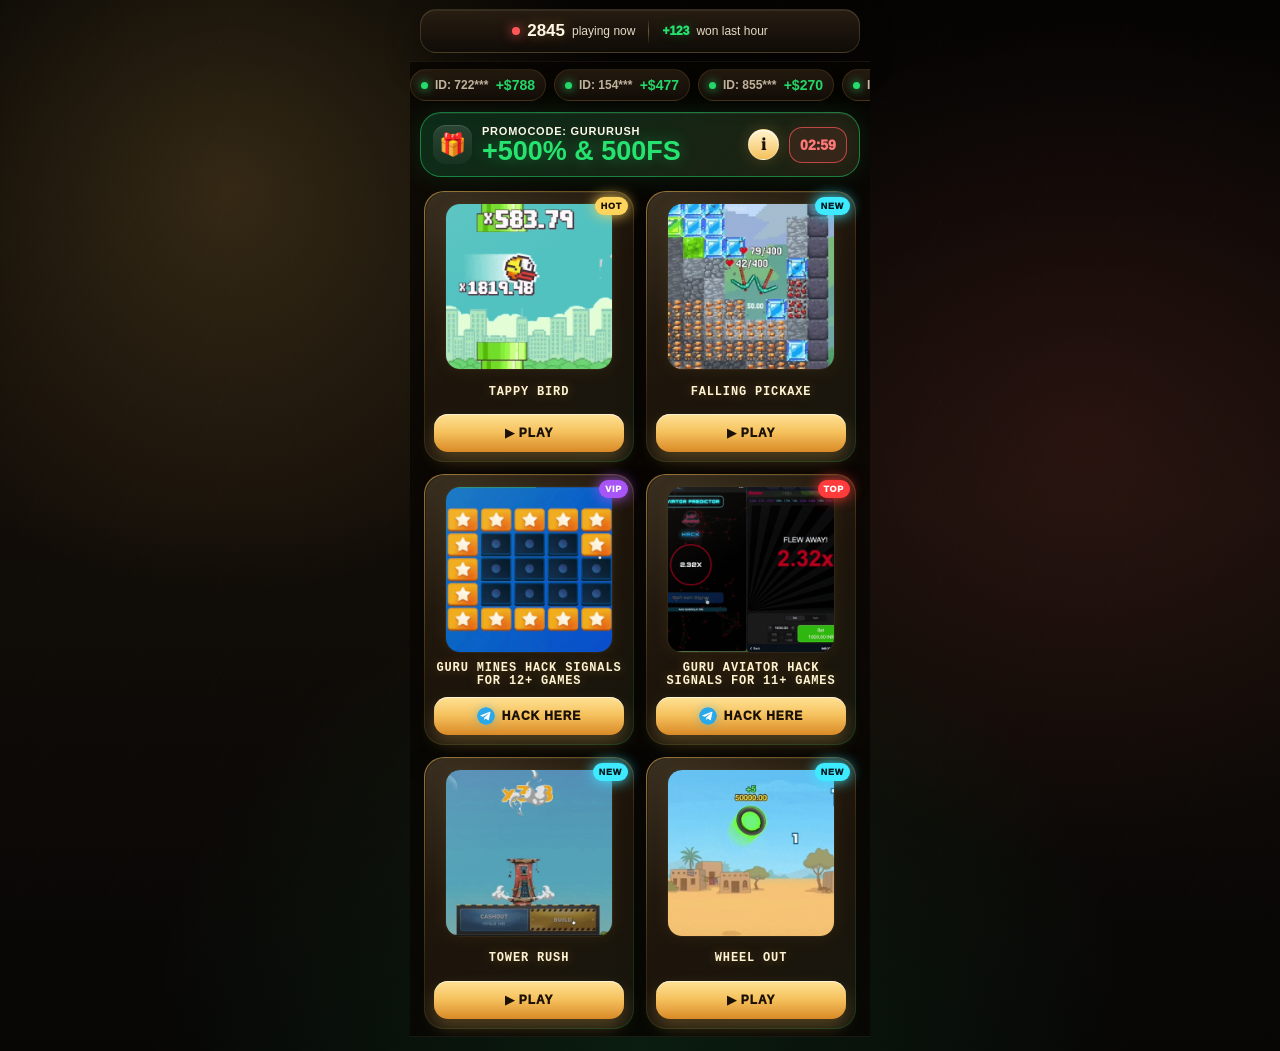
==== index.html @ fb1db903 "Update index.html" ====
<!doctype html>
<html lang="en">
<head>
  <meta charset="UTF-8" />
  <meta name="viewport" content="width=device-width, initial-scale=1.0" />
  <title>GURU GAME</title>
  <link rel="stylesheet" href="styles.css" />
</head>
<body>
  <main class="page">
    <header class="top-online">
      <div class="online-item">
        <span class="online-dot"></span>
        <strong id="playingNow">2845</strong>
        <span>playing now</span>
      </div>
      <span class="divider"></span>
      <div class="online-item">
        <span class="online-green" id="wonLastHour">+123</span>
        <span>won last hour</span>
      </div>
    </header>

    <section class="ticker-wrap" aria-label="Recent wins">
      <div class="ticker" id="ticker"></div>

    <section class="bonus-box">
      <div class="gift">🎁</div>

      <div class="bonus-text">
        <small>PROMOCODE: GURURUSH</small>
        <strong>+500% & 500FS</strong>
      </div>

      <button class="info-btn" type="button" id="bonusInfoBtn" aria-label="Bonus information" onclick="openBonusToast()">i</button>

      <div class="timer" id="timer">03:00</div>
    </section>

    <section class="content">
      

      <div class="games">
        <article class="game-card">
          <div class="game-badge">HOT</div>
          <div class="game-window">
            <img src="assets/game-1.gif" alt="game animation" loading="eager" />
          </div>
          <h2 class="game-name">TAPPY BIRD</h2>
          <a class="play-btn" href="https://lkuy.cc/72c89df1" target="_blank" rel="noopener">▶ Play</a>
        </article>

        <article class="game-card">
          <div class="game-badge blue">NEW</div>
          <div class="game-window">
            <img src="assets/game-5.gif" alt="game animation" loading="eager" />
          </div>
          <h2 class="game-name">FALLING PICKAXE</h2>
          <a class="play-btn" href="https://lkuy.cc/72c89df1" target="_blank" rel="noopener">▶ Play</a>
        </article>

        <article class="game-card">
          <div class="game-badge purple">VIP</div>
          <div class="game-window">
            <img src="assets/game-3.gif" alt="game animation" loading="eager" />
          </div>
          <h2 class="game-name">GURU MINES HACK
          Signals for 12+ games</h2>
          <a class="play-btn" href="https://t.me/+s3VrOE6k-qU4Yjcy" target="_blank" rel="noopener"><svg class="telegram-icon-color" viewBox="0 0 24 24" aria-hidden="true">
              <circle cx="12" cy="12" r="12" fill="#29A9EA"/>
              <path fill="#ffffff" d="M17.9 7.1 15.8 17c-.2.7-.6.9-1.1.6l-3.1-2.3-1.5 1.5c-.2.2-.3.3-.6.3l.2-3.2 5.8-5.2c.3-.2-.1-.4-.4-.2l-7.2 4.5-3.1-1c-.7-.2-.7-.7.1-1l12.2-4.7c.6-.2 1 .1.8.8z"/>
            </svg><span>HACK HERE</span></a>
        </article>

        <article class="game-card">
          <div class="game-badge red">TOP</div>
          <div class="game-window">
            <img src="assets/game-4.gif" alt="game animation" loading="eager" />
          </div>
          <h2 class="game-name">GURU AVIATOR HACK
          Signals for 11+ games</h2>
          <a class="play-btn" href="https://t.me/+hX-erN8z1k5iZjI6" target="_blank" rel="noopener"><svg class="telegram-icon-color" viewBox="0 0 24 24" aria-hidden="true">
              <circle cx="12" cy="12" r="12" fill="#29A9EA"/>
              <path fill="#ffffff" d="M17.9 7.1 15.8 17c-.2.7-.6.9-1.1.6l-3.1-2.3-1.5 1.5c-.2.2-.3.3-.6.3l.2-3.2 5.8-5.2c.3-.2-.1-.4-.4-.2l-7.2 4.5-3.1-1c-.7-.2-.7-.7.1-1l12.2-4.7c.6-.2 1 .1.8.8z"/>
            </svg><span>HACK HERE</span></a>
        </article>

                <article class="game-card">
          <div class="game-badge blue">NEW</div>
          <div class="game-window">
            <img src="assets/game-2.gif" alt="game animation" loading="eager" />
          </div>
          <h2 class="game-name">TOWER RUSH</h2>
          <a class="play-btn" href="https://lkuy.cc/72c89df1" target="_blank" rel="noopener">▶ Play</a>
        </article>

                <article class="game-card">
          <div class="game-badge blue">NEW</div>
          <div class="game-window">
            <img src="assets/game-6.gif" alt="game animation" loading="eager" />
          </div>
          <h2 class="game-name">WHEEL OUT</h2>
          <a class="play-btn" href="https://lkuy.cc/72c89df1" target="_blank" rel="noopener">▶ Play</a>
        </article>
      </div>

      
    </section>
  </main>

  <script src="script.js"></script>
</div>
</div>
</div>
</div>
  </div>


  <div class="bonus-toast" id="bonusToast">
    <button class="toast-close" type="button" onclick="closeBonusToast()" aria-label="Close">×</button>
    <div class="toast-icon">🎁</div>
    <div class="toast-content">
      <h2 id="toastTitle">Claim your bonus</h2>
      <p id="toastText">Register now and get a 500% bonus plus 500FS using this promo code.</p>
      <div class="toast-code">
        <span id="toastCodeLabel">Promo code</span>
        <div class="code-row">
          <strong id="promoCode">GURURUSH</strong>
          <button class="copy-btn" onclick="copyPromo()">Copy</button>
        </div>
      </div>
    </div>
  </div>

  <div class="fake-win-toast" id="fakeWinToast">
    <div class="fake-win-flag" id="fakeWinFlag">🇺🇸</div>
    <div class="fake-win-copy">
      <small id="fakeWinId">ID: 482***</small>
      <strong id="fakeWinAmount">BIG WIN +$347</strong>
    </div>
  </div>

  <script>
    (function () {
      const flags = ['🇺🇸','🇬🇧','🇮🇳','🇪🇸','🇫🇷','🇮🇹','🇺🇿','🇹🇯','🇦🇪','🇩🇪','🇧🇷','🇲🇽'];

      let audioUnlocked = false;
      let audioCtx = null;

      function rand(min, max) {
        return Math.floor(Math.random() * (max - min + 1)) + min;
      }

      function unlockAudio() {
        if (audioUnlocked) return;
        audioUnlocked = true;

        try {
          audioCtx = new (window.AudioContext || window.webkitAudioContext)();
          if (audioCtx.state === 'suspended') audioCtx.resume();

          // very quiet unlock click
          const osc = audioCtx.createOscillator();
          const gain = audioCtx.createGain();
          osc.connect(gain);
          gain.connect(audioCtx.destination);
          osc.frequency.value = 660;
          gain.gain.setValueAtTime(0.0001, audioCtx.currentTime);
          gain.gain.exponentialRampToValueAtTime(0.025, audioCtx.currentTime + 0.01);
          gain.gain.exponentialRampToValueAtTime(0.0001, audioCtx.currentTime + 0.12);
          osc.start();
          osc.stop(audioCtx.currentTime + 0.13);
        } catch (e) {
          audioCtx = null;
        }
      }

      function playJackpotSound() {
        if (!audioUnlocked || !audioCtx) return;

        if (audioCtx.state === 'suspended') {
          audioCtx.resume();
        }

        const now = audioCtx.currentTime;
        const gain = audioCtx.createGain();
        gain.connect(audioCtx.destination);

        gain.gain.setValueAtTime(0.0001, now);
        gain.gain.exponentialRampToValueAtTime(0.12, now + 0.03);
        gain.gain.exponentialRampToValueAtTime(0.0001, now + 0.9);

        const notes = [523.25, 659.25, 783.99, 1046.5, 1318.5];

        notes.forEach(function (freq, index) {
          const osc = audioCtx.createOscillator();
          osc.type = 'triangle';
          osc.frequency.setValueAtTime(freq, now + index * 0.09);
          osc.connect(gain);
          osc.start(now + index * 0.09);
          osc.stop(now + index * 0.09 + 0.22);
        });
      }

      function showJackpot() {
        const toast = document.getElementById('fakeWinToast');
        const flag = document.getElementById('fakeWinFlag');
        const id = document.getElementById('fakeWinId');
        const amount = document.getElementById('fakeWinAmount');

        if (!toast || !flag || !id || !amount) return;

        const win = rand(3000, 12000);

        flag.textContent = flags[rand(0, flags.length - 1)];
        id.textContent = 'ID: ' + rand(100, 999) + '***';
        amount.textContent = 'JACKPOT +$' + win.toLocaleString('en-US');

        toast.classList.remove('is-visible');
        void toast.offsetWidth;
        toast.classList.add('jackpot');
        toast.classList.add('is-visible');

        playJackpotSound();

        setTimeout(function () {
          toast.classList.remove('is-visible');
        }, 4500);
      }

      function schedule() {
        setTimeout(function () {
          showJackpot();
          schedule();
        }, rand(20000, 35000));
      }

      document.addEventListener('click', unlockAudio, { once: true });
      document.addEventListener('touchstart', unlockAudio, { once: true });

      window.showJackpotNow = showJackpot;
      window.unlockJackpotSound = unlockAudio;

      if (document.readyState === 'loading') {
        document.addEventListener('DOMContentLoaded', function () {
          setTimeout(showJackpot, 3000);
          schedule();
        });
      } else {
        setTimeout(showJackpot, 3000);
        schedule();
      }
    })();
  </script>

</body>
</html>
---- styles.css ----
* {
  box-sizing: border-box;
}

:root {
  --bg-main: #070605;
  --bg-soft: #15100b;
  --panel: rgba(26, 19, 12, .88);
  --panel-2: rgba(38, 27, 16, .9);
  --line: rgba(255, 215, 128, .16);
  --gold: #f5c15d;
  --gold-2: #ffdf8a;
  --amber: #ff9f2f;
  --green: #26e36f;
  --red: #ff5757;
  --text-soft: #e6dac4;
}

body {
  margin: 0;
  min-height: 100vh;
  font-family: Inter, Arial, Helvetica, sans-serif;
  color: #fff;
  background:
    radial-gradient(circle at 18% 18%, rgba(245, 193, 93, .18), transparent 30%),
    radial-gradient(circle at 85% 42%, rgba(255, 87, 87, .10), transparent 34%),
    radial-gradient(circle at 50% 100%, rgba(38, 227, 111, .10), transparent 40%),
    linear-gradient(180deg, #050403 0%, #120d08 48%, #070605 100%);
  overflow-x: hidden;
}

body::before {
  content: "";
  position: fixed;
  inset: 0;
  pointer-events: none;
  opacity: .18;
  background:
    linear-gradient(115deg, transparent 0 44%, rgba(255,215,128,.09) 45%, transparent 46% 100%),
    linear-gradient(65deg, transparent 0 46%, rgba(255,215,128,.06) 47%, transparent 48% 100%);
  background-size: 90px 90px;
}

.page {
  width: min(100%, 460px);
  min-height: 100vh;
  margin: 0 auto;
  padding-bottom: 24px;
  position: relative;
}

.top-online {
  margin: 10px 12px 0;
  min-height: 46px;
  display: flex;
  align-items: center;
  justify-content: center;
  gap: 13px;
  border: 1px solid var(--line);
  border-radius: 16px;
  background: linear-gradient(180deg, rgba(42, 31, 19, .92), rgba(16, 12, 8, .92));
  box-shadow: 0 14px 34px rgba(0,0,0,.36), inset 0 1px 0 rgba(255,255,255,.07);
  font-size: 12px;
  color: var(--text-soft);
  backdrop-filter: blur(10px);
}

.online-item {
  display: flex;
  align-items: center;
  gap: 7px;
  white-space: nowrap;
}

.online-item strong {
  font-size: 17px;
  color: #fff7e7;
  text-shadow: 0 0 14px rgba(245,193,93,.35);
}

.online-dot {
  width: 8px;
  height: 8px;
  border-radius: 999px;
  background: var(--red);
  box-shadow: 0 0 12px var(--red);
  animation: pulse 1.15s infinite ease-in-out;
}

.online-green {
  color: var(--green);
  font-weight: 950;
  text-shadow: 0 0 12px rgba(38,227,111,.35);
}

.divider {
  width: 1px;
  height: 25px;
  background: linear-gradient(180deg, transparent, rgba(255,215,128,.36), transparent);
}

.ticker-wrap {
  margin-top: 9px;
  overflow: hidden;
  padding: 7px 0;
  background: rgba(9, 7, 5, .78);
  border-top: 1px solid rgba(255,215,128,.08);
  border-bottom: 1px solid rgba(255,215,128,.08);
}

.ticker {
  display: flex;
  width: max-content;
  gap: 8px;
  animation: tickerMove 22s linear infinite;
}

.ticker-card {
  display: flex;
  align-items: center;
  gap: 7px;
  min-width: 140px;
  padding: 7px 10px;
  border-radius: 999px;
  background: linear-gradient(180deg, #281d11, #120d08);
  color: #cbbda5;
  font-size: 12px;
  font-weight: 850;
  border: 1px solid rgba(245,193,93,.14);
  box-shadow: 0 7px 16px rgba(0,0,0,.28);
}

.ticker-card::before {
  content: "";
  width: 7px;
  height: 7px;
  border-radius: 999px;
  background: var(--green);
  box-shadow: 0 0 10px var(--green);
  flex: 0 0 auto;
}

.ticker-card b {
  color: var(--green);
  font-size: 14px;
  margin-left: auto;
}

.content {
  padding: 24px 18px 0;
}

.title {
  width: fit-content;
  margin: 0 auto 18px;
  padding: 10px 15px;
  border: 1px solid rgba(245,193,93,.18);
  border-radius: 999px;
  text-align: center;
  text-transform: uppercase;
  letter-spacing: .15em;
  font-size: 13px;
  color: #fff4db;
  background: linear-gradient(180deg, rgba(245,193,93,.10), rgba(255,255,255,.025));
  box-shadow: inset 0 1px 0 rgba(255,255,255,.08), 0 10px 22px rgba(0,0,0,.24);
}

.title span {
  color: var(--gold);
  letter-spacing: 0;
  margin-right: 6px;
}

.games {
  display: grid;
  grid-template-columns: repeat(2, minmax(0, 1fr));
  gap: 12px;
}

.game-card {
  position: relative;
  padding: 9px;
  border-radius: 20px;
  background:
    linear-gradient(var(--panel), var(--panel)) padding-box,
    linear-gradient(145deg, rgba(245,193,93,.62), rgba(255,159,47,.20), rgba(38,227,111,.22)) border-box;
  border: 1px solid transparent;
  box-shadow: 0 14px 28px rgba(0,0,0,.34), inset 0 1px 0 rgba(255,255,255,.07);
  text-align: center;
  transition: transform .2s ease, filter .2s ease;
}

.game-card:hover {
  transform: translateY(-3px);
  filter: brightness(1.06);
}

.game-card::after {
  content: "";
  position: absolute;
  inset: 1px;
  border-radius: 19px;
  pointer-events: none;
  background: linear-gradient(145deg, rgba(255,245,220,.08), transparent 35%);
}

.game-badge {
  position: absolute;
  z-index: 2;
  top: 5px;
  right: 5px;
  padding: 4px 6px;
  border-radius: 999px;
  color: #1a1005;
  background: var(--gold);
  font-size: 9px;
  font-weight: 950;
  letter-spacing: .08em;
  box-shadow: 0 7px 14px rgba(0,0,0,.34);
}

.game-badge.blue {
  color: #001a1f;
  background: #3eeaff;
  box-shadow: 0 0 14px #3eeaff;
}

.game-badge.purple {
  color: #ffffff;
  background: #a855f7;
  box-shadow: 0 0 14px #a855f7;
}

.game-badge.red {
  color: #ffffff;
  background: #ff3b3b;
  box-shadow: 0 0 14px #ff3b3b;
}

.game-badge {
  color: #1a1005;
  background: #ffd45d;
  box-shadow: 0 0 14px #ffd45d;
}

/* Square GIF block, but visually smaller than previous version */
.game-window {
  aspect-ratio: 1 / 1;
  width: 92%;
  height: auto;
  position: relative;
  overflow: hidden;
  border-radius: 16px;
  background: #0b0805;
  border: 1px solid rgba(245,193,93,.16);
  margin: 3px auto 10px;
  box-shadow: inset 0 0 0 1px rgba(255,255,255,.035), 0 0 18px rgba(245,193,93,.08);
}

.game-window img {
  width: 100%;
  height: 100%;
  display: block;
  object-fit: cover;
}

.game-name {
  min-height: 30px;
  display: flex;
  align-items: center;
  justify-content: center;
  margin: 0 0 8px;
  font-family: ui-monospace, SFMono-Regular, Menlo, Monaco, Consolas, monospace;
  font-size: 12px;
  line-height: 1.12;
  letter-spacing: .075em;
  color: #fff3d2;
  text-transform: uppercase;
  text-shadow: 0 0 12px rgba(245,193,93,.32);
}

.play-btn {
  position: relative;
  z-index: 1;
  display: flex;
  align-items: center;
  justify-content: center;
  width: 100%;
  min-height: 39px;
  border-radius: 14px;
  text-decoration: none;
  color: #1a1005;
  text-transform: uppercase;
  letter-spacing: .085em;
  font-weight: 1000;
  font-size: 12px;
  background: linear-gradient(180deg, #ffe295 0%, var(--gold) 48%, #d98a27 100%);
  box-shadow: 0 9px 18px rgba(245,193,93,.24), inset 0 1px 0 rgba(255,255,255,.62);
  overflow: hidden;
}

.play-btn::before {
  content: "";
  position: absolute;
  inset: 0;
  transform: translateX(-110%);
  background: linear-gradient(90deg, transparent, rgba(255,255,255,.48), transparent);
  animation: shine 2.6s infinite;
}

.play-btn:active {
  transform: translateY(1px);
}

.bonus-box {
  margin-top: 17px;
  padding: 13px;
  border-radius: 22px;
  border: 1px solid rgba(38,227,111,.48);
  background:
    linear-gradient(135deg, rgba(38,227,111,.15), rgba(245,193,93,.10)),
    rgba(8, 15, 10, .92);
  display: grid;
  grid-template-columns: auto 1fr auto;
  align-items: center;
  gap: 10px;
  box-shadow: 0 0 28px rgba(38,227,111,.12), inset 0 1px 0 rgba(255,255,255,.07);
}

.gift {
  width: 40px;
  height: 40px;
  display: grid;
  place-items: center;
  border-radius: 14px;
  background: linear-gradient(180deg, rgba(255,255,255,.12), rgba(255,255,255,.04));
  font-size: 22px;
  box-shadow: inset 0 1px 0 rgba(255,255,255,.12);
}

.bonus-text small {
  display: block;
  color: #fff8ea;
  font-size: 11px;
  line-height: 1.2;
  font-weight: 900;
  letter-spacing: .075em;
  text-transform: uppercase;
}

.bonus-text strong {
  display: block;
  color: var(--green);
  font-size: 22px;
  line-height: 1;
  text-shadow: 0 0 16px rgba(38,227,111,.38);
}

.timer {
  padding: 9px 10px;
  border-radius: 13px;
  border: 1px solid rgba(255,87,87,.68);
  color: #ff7777;
  background: rgba(255,87,87,.11);
  font-weight: 1000;
  font-size: 14px;
  min-width: 58px;
  text-align: center;
  box-shadow: 0 0 18px rgba(255,87,87,.10);
}

@keyframes tickerMove {
  from { transform: translateX(0); }
  to { transform: translateX(-50%); }
}

@keyframes pulse {
  0%, 100% { opacity: .45; transform: scale(.85); }
  50% { opacity: 1; transform: scale(1.15); }
}

@keyframes shine {
  0% { transform: translateX(-110%); }
  45%, 100% { transform: translateX(110%); }
}

@media (max-width: 380px) {
  .content { padding-left: 12px; padding-right: 12px; }
  .games { gap: 10px; }
  .game-card { padding: 8px; border-radius: 18px; }
  .game-card::after { border-radius: 17px; }
  .game-window { width: 90%; border-radius: 14px; }
  .game-name { font-size: 11px; min-height: 28px; }
  .play-btn { min-height: 37px; font-size: 11px; }
  .bonus-box { padding: 11px; gap: 8px; }
  .gift { width: 36px; height: 36px; font-size: 20px; }
  .bonus-text small { font-size: 9px; }
  .bonus-text strong { font-size: 23px; }
  .timer { min-width: 55px; font-size: 13px; padding: 8px 7px; }
}

/* Telegram buttons, 3-minute bonus popup, and responsive fixes */

html {
  -webkit-text-size-adjust: 100%;
}

body.modal-open {
  overflow: hidden;
}

.bonus-box {
  margin: 14px 12px 0;
  grid-template-columns: auto 1fr auto auto;
}

.info-btn {
  width: 31px;
  height: 31px;
  border: 1px solid rgba(255,255,255,.22);
  border-radius: 999px;
  display: grid;
  place-items: center;
  cursor: pointer;
  color: #1a1005;
  background: linear-gradient(180deg, #fff4cc, #f5c15d);
  font-weight: 1000;
  font-size: 16px;
  font-family: Georgia, serif;
  box-shadow: 0 0 16px rgba(245,193,93,.22), inset 0 1px 0 rgba(255,255,255,.72);
}

.info-btn:active {
  transform: scale(.96);
}

.play-btn {
  gap: 7px;
}

.telegram-icon {
  width: 18px;
  height: 18px;
  fill: currentColor;
  flex: 0 0 auto;
}

.play-btn span {
  position: relative;
  z-index: 1;
}

.modal-overlay {
  position: fixed;
  inset: 0;
  z-index: 999;
  display: none;
  align-items: center;
  justify-content: center;
  padding: 18px;
  background: rgba(0, 0, 0, .72);
  backdrop-filter: blur(8px);
}

.modal-overlay.is-open {
  display: flex;
}

.modal-card {
  width: min(100%, 360px);
  position: relative;
  padding: 26px 20px 20px;
  border-radius: 24px;
  border: 1px solid rgba(245,193,93,.35);
  background:
    radial-gradient(circle at 20% 0%, rgba(245,193,93,.22), transparent 34%),
    linear-gradient(180deg, rgba(37, 26, 15, .98), rgba(9, 7, 5, .98));
  color: #fff8ea;
  text-align: center;
  box-shadow: 0 30px 80px rgba(0,0,0,.55), 0 0 30px rgba(245,193,93,.14);
  animation: modalIn .18s ease-out;
}

.modal-close {
  position: absolute;
  top: 10px;
  right: 10px;
  width: 34px;
  height: 34px;
  border: 1px solid rgba(255,255,255,.14);
  border-radius: 999px;
  background: rgba(255,255,255,.08);
  color: #fff;
  font-size: 24px;
  line-height: 1;
  cursor: pointer;
}

.modal-icon {
  width: 54px;
  height: 54px;
  margin: 0 auto 12px;
  display: grid;
  place-items: center;
  border-radius: 18px;
  background: rgba(245,193,93,.14);
  font-size: 30px;
}

.modal-card h2 {
  margin: 0 0 10px;
  color: #ffdf8a;
  font-size: 23px;
  line-height: 1.1;
}

.modal-card p {
  margin: 0;
  color: #eadfc8;
  font-size: 15px;
  line-height: 1.45;
}

.modal-code {
  margin-top: 16px;
  padding: 12px;
  border-radius: 16px;
  background: rgba(38,227,111,.12);
  border: 1px solid rgba(38,227,111,.34);
}

.modal-code span {
  display: block;
  margin-bottom: 3px;
  color: #d9f6df;
  font-size: 11px;
  font-weight: 900;
  letter-spacing: .12em;
  text-transform: uppercase;
}

.modal-code strong {
  color: #26e36f;
  font-size: 22px;
  letter-spacing: .08em;
}

@keyframes modalIn {
  from { opacity: 0; transform: translateY(12px) scale(.96); }
  to { opacity: 1; transform: translateY(0) scale(1); }
}

@media (min-width: 520px) {
  .page {
    width: min(100%, 500px);
  }

  .content {
    padding-left: 20px;
    padding-right: 20px;
  }

  .games {
    gap: 14px;
  }
}

@media (max-width: 430px) {
  .page {
    width: 100%;
  }

  .top-online {
    margin-left: 10px;
    margin-right: 10px;
    gap: 10px;
    font-size: 11px;
  }

  .online-item strong {
    font-size: 16px;
  }

  .content {
    padding: 18px 12px 0;
  }

  .bonus-box {
    margin-left: 10px;
    margin-right: 10px;
    padding: 11px;
    gap: 8px;
  }

  .bonus-text small {
    font-size: 9px;
    letter-spacing: .055em;
  }

  .bonus-text strong {
    font-size: 23px;
  }

  .timer {
    min-width: 54px;
    padding: 8px 7px;
    font-size: 13px;
  }

  .info-btn {
    width: 28px;
    height: 28px;
    font-size: 14px;
  }
}

@media (max-width: 350px) {
  .top-online {
    flex-wrap: wrap;
    min-height: 62px;
    padding: 8px;
  }

  .divider {
    display: none;
  }

  .games {
    gap: 8px;
  }

  .game-card {
    padding: 7px;
  }

  .game-window {
    width: 88%;
  }

  .game-name {
    font-size: 10px;
  }

  .play-btn {
    min-height: 35px;
    font-size: 10px;
  }

  .telegram-icon {
    width: 15px;
    height: 15px;
  }

  .bonus-box {
    grid-template-columns: auto 1fr auto;
  }

  .info-btn {
    grid-column: 3;
    grid-row: 1;
  }

  .timer {
    grid-column: 3;
    grid-row: 2;
  }
}


/* Fixed button logic: Telegram icon only on bottom Join Now buttons */
.telegram-icon-color {
  width: 18px;
  height: 18px;
  flex: 0 0 auto;
  position: relative;
  z-index: 1;
  border-radius: 50%;
  box-shadow: 0 0 10px rgba(41,169,234,.38);
}

.bonus-box {
  margin: 14px 12px 0;
  display: grid;
  grid-template-columns: auto 1fr auto auto;
  align-items: center;
}

@media (max-width: 350px) {
  .bonus-box {
    grid-template-columns: auto 1fr auto;
  }

  .info-btn {
    grid-column: 3;
    grid-row: 1;
  }

  .timer {
    grid-column: 3;
    grid-row: 2;
  }
}


/* i18n bonus popup */
body.modal-open {
  overflow: hidden;
}

.info-btn {
  width: 31px;
  height: 31px;
  border: 1px solid rgba(255,255,255,.22);
  border-radius: 999px;
  display: grid;
  place-items: center;
  cursor: pointer;
  color: #1a1005;
  background: linear-gradient(180deg, #fff4cc, #f5c15d);
  font-weight: 1000;
  font-size: 16px;
  font-family: Georgia, serif;
  box-shadow: 0 0 16px rgba(245,193,93,.22), inset 0 1px 0 rgba(255,255,255,.72);
}

.modal-overlay {
  position: fixed;
  inset: 0;
  z-index: 9999;
  display: none;
  align-items: center;
  justify-content: center;
  padding: 18px;
  background: rgba(0, 0, 0, .74);
  backdrop-filter: blur(8px);
}

.modal-overlay.is-open {
  display: flex;
}

.modal-card {
  width: min(100%, 370px);
  position: relative;
  padding: 28px 20px 20px;
  border-radius: 24px;
  border: 1px solid rgba(245,193,93,.35);
  background:
    radial-gradient(circle at 20% 0%, rgba(245,193,93,.22), transparent 34%),
    linear-gradient(180deg, rgba(37, 26, 15, .98), rgba(9, 7, 5, .98));
  color: #fff8ea;
  text-align: center;
  box-shadow: 0 30px 80px rgba(0,0,0,.58), 0 0 30px rgba(245,193,93,.14);
  animation: modalIn .18s ease-out;
}

.modal-card[dir="rtl"],
.modal-overlay[dir="rtl"] .modal-card {
  direction: rtl;
}

.modal-close {
  position: absolute;
  top: 10px;
  right: 10px;
  width: 34px;
  height: 34px;
  border: 1px solid rgba(255,255,255,.14);
  border-radius: 999px;
  background: rgba(255,255,255,.08);
  color: #fff;
  font-size: 24px;
  line-height: 1;
  cursor: pointer;
}

.modal-overlay[dir="rtl"] .modal-close {
  right: auto;
  left: 10px;
}

.modal-icon {
  width: 54px;
  height: 54px;
  margin: 0 auto 12px;
  display: grid;
  place-items: center;
  border-radius: 18px;
  background: rgba(245,193,93,.14);
  font-size: 30px;
}

.modal-card h2 {
  margin: 0 0 10px;
  color: #ffdf8a;
  font-size: 23px;
  line-height: 1.1;
}

.modal-card p {
  margin: 0;
  color: #eadfc8;
  font-size: 15px;
  line-height: 1.45;
}

.modal-code {
  margin-top: 16px;
  padding: 12px;
  border-radius: 16px;
  background: rgba(38,227,111,.12);
  border: 1px solid rgba(38,227,111,.34);
}

.modal-code span {
  display: block;
  margin-bottom: 3px;
  color: #d9f6df;
  font-size: 11px;
  font-weight: 900;
  letter-spacing: .12em;
  text-transform: uppercase;
}

.modal-code strong {
  color: #26e36f;
  font-size: 22px;
  letter-spacing: .08em;
}

@keyframes modalIn {
  from { opacity: 0; transform: translateY(12px) scale(.96); }
  to { opacity: 1; transform: translateY(0) scale(1); }
}


/* Notification-style bonus popup */
.bonus-toast {
  position: fixed;
  left: 50%;
  top: 18px;
  z-index: 99999;
  width: min(calc(100% - 24px), 420px);
  transform: translate(-50%, -130%);
  opacity: 0;
  pointer-events: none;
  display: grid;
  grid-template-columns: auto 1fr;
  gap: 12px;
  padding: 16px 44px 16px 14px;
  border-radius: 22px;
  border: 1px solid rgba(245,193,93,.45);
  background:
    radial-gradient(circle at 15% 0%, rgba(245,193,93,.24), transparent 36%),
    linear-gradient(180deg, rgba(37, 26, 15, .98), rgba(9, 7, 5, .98));
  color: #fff8ea;
  box-shadow: 0 24px 70px rgba(0,0,0,.62), 0 0 32px rgba(245,193,93,.16);
  transition: transform .24s ease, opacity .24s ease;
}

.bonus-toast.is-visible {
  transform: translate(-50%, 0);
  opacity: 1;
  pointer-events: auto;
}

.toast-close {
  position: absolute;
  top: 9px;
  right: 9px;
  width: 31px;
  height: 31px;
  border: 1px solid rgba(255,255,255,.16);
  border-radius: 999px;
  background: rgba(255,255,255,.09);
  color: #fff;
  font-size: 23px;
  line-height: 1;
  cursor: pointer;
}

.bonus-toast[dir="rtl"] {
  padding: 16px 14px 16px 44px;
}

.bonus-toast[dir="rtl"] .toast-close {
  right: auto;
  left: 9px;
}

.toast-icon {
  width: 46px;
  height: 46px;
  display: grid;
  place-items: center;
  border-radius: 16px;
  background: rgba(245,193,93,.16);
  font-size: 26px;
}

.toast-content h2 {
  margin: 0 0 6px;
  color: #ffdf8a;
  font-size: 18px;
  line-height: 1.1;
}

.toast-content p {
  margin: 0;
  color: #eadfc8;
  font-size: 13px;
  line-height: 1.35;
}

.toast-code {
  margin-top: 10px;
  padding: 9px 10px;
  border-radius: 14px;
  background: rgba(38,227,111,.12);
  border: 1px solid rgba(38,227,111,.34);
}

.toast-code span {
  display: block;
  margin-bottom: 2px;
  color: #d9f6df;
  font-size: 10px;
  font-weight: 900;
  letter-spacing: .1em;
  text-transform: uppercase;
}

.toast-code strong {
  color: #26e36f;
  font-size: 18px;
  letter-spacing: .08em;
}

@media (max-width: 380px) {
  .bonus-toast {
    top: 10px;
    width: calc(100% - 18px);
    grid-template-columns: 1fr;
    padding: 15px 42px 15px 13px;
  }

  .toast-icon {
    width: 40px;
    height: 40px;
    font-size: 22px;
  }

  .toast-content h2 {
    font-size: 17px;
  }

  .toast-content p {
    font-size: 12px;
  }
}


/* FINAL guaranteed toast fix */
.bonus-toast {
  position: fixed !important;
  left: 50% !important;
  top: 14px !important;
  z-index: 2147483647 !important;
  width: min(calc(100% - 24px), 420px) !important;
  transform: translate(-50%, -130%) !important;
  opacity: 0 !important;
  pointer-events: none !important;
  display: grid !important;
  grid-template-columns: auto 1fr !important;
  gap: 12px !important;
  padding: 16px 44px 16px 14px !important;
  border-radius: 22px !important;
  border: 1px solid rgba(245,193,93,.45) !important;
  background:
    radial-gradient(circle at 15% 0%, rgba(245,193,93,.24), transparent 36%),
    linear-gradient(180deg, rgba(37, 26, 15, .98), rgba(9, 7, 5, .98)) !important;
  color: #fff8ea !important;
  box-shadow: 0 24px 70px rgba(0,0,0,.62), 0 0 32px rgba(245,193,93,.16) !important;
  transition: transform .24s ease, opacity .24s ease !important;
}

.bonus-toast.is-visible {
  transform: translate(-50%, 0) !important;
  opacity: 1 !important;
  pointer-events: auto !important;
}

.toast-close {
  position: absolute !important;
  top: 9px !important;
  right: 9px !important;
  width: 31px !important;
  height: 31px !important;
  border: 1px solid rgba(255,255,255,.16) !important;
  border-radius: 999px !important;
  background: rgba(255,255,255,.09) !important;
  color: #fff !important;
  font-size: 23px !important;
  line-height: 1 !important;
  cursor: pointer !important;
}

.bonus-toast[dir="rtl"] {
  padding: 16px 14px 16px 44px !important;
}

.bonus-toast[dir="rtl"] .toast-close {
  right: auto !important;
  left: 9px !important;
}

.toast-icon {
  width: 46px !important;
  height: 46px !important;
  display: grid !important;
  place-items: center !important;
  border-radius: 16px !important;
  background: rgba(245,193,93,.16) !important;
  font-size: 26px !important;
}

.toast-content h2 {
  margin: 0 0 6px !important;
  color: #ffdf8a !important;
  font-size: 18px !important;
  line-height: 1.1 !important;
}

.toast-content p {
  margin: 0 !important;
  color: #eadfc8 !important;
  font-size: 13px !important;
  line-height: 1.35 !important;
}

.toast-code {
  margin-top: 10px !important;
  padding: 9px 10px !important;
  border-radius: 14px !important;
  background: rgba(38,227,111,.12) !important;
  border: 1px solid rgba(38,227,111,.34) !important;
}

.toast-code span {
  display: block !important;
  margin-bottom: 2px !important;
  color: #d9f6df !important;
  font-size: 10px !important;
  font-weight: 900 !important;
  letter-spacing: .1em !important;
  text-transform: uppercase !important;
}

.toast-code strong {
  color: #26e36f !important;
  font-size: 18px !important;
  letter-spacing: .08em !important;
}

.info-btn {
  cursor: pointer !important;
  touch-action: manipulation !important;
  z-index: 10 !important;
  position: relative !important;
}

@media (max-width: 380px) {
  .bonus-toast {
    top: 10px !important;
    width: calc(100% - 18px) !important;
    grid-template-columns: 1fr !important;
    padding: 15px 42px 15px 13px !important;
  }
}

.code-row {
  display: flex;
  align-items: center;
  justify-content: space-between;
  gap: 10px;
}

.copy-btn {
  padding: 6px 10px;
  border-radius: 10px;
  border: none;
  background: linear-gradient(180deg, #26e36f, #13b95a);
  color: #001a0a;
  font-weight: 800;
  font-size: 12px;
  cursor: pointer;
  box-shadow: 0 0 10px rgba(38,227,111,.4);
}

.copy-btn:active {
  transform: scale(0.95);
}


/* BALANCED RESPONSIVE OPTIMIZATION
   Not too small: keeps bonus visible and layout clean across devices.
*/

html {
  -webkit-text-size-adjust: 100%;
}

body {
  overflow-x: hidden;
}

.page {
  width: min(100%, 460px) !important;
  min-height: 100svh !important;
  margin: 0 auto !important;
  padding-bottom: 14px !important;
}

.top-online {
  margin: 9px 10px 0 !important;
  min-height: 44px !important;
  height: 44px !important;
  border-radius: 16px !important;
  gap: 13px !important;
  font-size: 12px !important;
}

.online-item strong {
  font-size: 17px !important;
}

.online-dot {
  width: 8px !important;
  height: 8px !important;
}

.divider {
  height: 25px !important;
}

.ticker-wrap {
  margin-top: 8px !important;
  padding: 7px 0 !important;
}

.ticker {
  gap: 8px !important;
  animation-duration: 22s !important;
}

.ticker-card {
  min-width: 136px !important;
  padding: 7px 10px !important;
  font-size: 12px !important;
}

.ticker-card b {
  font-size: 14px !important;
}

.bonus-box {
  margin: 11px 10px 0 !important;
  padding: 12px !important;
  border-radius: 21px !important;
  display: grid !important;
  grid-template-columns: auto 1fr auto auto !important;
  align-items: center !important;
  gap: 10px !important;
}

.gift {
  width: 39px !important;
  height: 39px !important;
  border-radius: 13px !important;
  font-size: 22px !important;
}

.bonus-text small {
  font-size: 11px !important;
  line-height: 1.15 !important;
  letter-spacing: .07em !important;
}

.bonus-text strong {
  font-size: 27px !important;
  line-height: .98 !important;
}

.info-btn {
  width: 31px !important;
  height: 31px !important;
  min-width: 31px !important;
  border: 1px solid rgba(255,255,255,.22) !important;
  border-radius: 999px !important;
  display: grid !important;
  place-items: center !important;
  cursor: pointer !important;
  color: #1a1005 !important;
  background: linear-gradient(180deg, #fff4cc, #f5c15d) !important;
  font-weight: 1000 !important;
  font-size: 16px !important;
  font-family: Georgia, serif !important;
  position: relative !important;
  z-index: 10 !important;
}

.timer {
  min-width: 58px !important;
  padding: 9px 9px !important;
  border-radius: 13px !important;
  font-size: 14px !important;
}

.content {
  padding: 14px 14px 0 !important;
}

.games {
  display: grid !important;
  grid-template-columns: repeat(2, minmax(0, 1fr)) !important;
  gap: 12px !important;
}

.game-card {
  padding: 9px !important;
  border-radius: 20px !important;
}

.game-card::after {
  border-radius: 19px !important;
}

.game-badge {
  top: 5px !important;
  right: 5px !important;
  padding: 4px 6px !important;
  font-size: 9px !important;
}

.game-window {
  width: 88% !important;
  aspect-ratio: 1 / 1 !important;
  height: auto !important;
  border-radius: 15px !important;
  margin: 2px auto 8px !important;
}

.game-name {
  min-height: 28px !important;
  margin: 0 0 8px !important;
  font-size: 12px !important;
  line-height: 1.12 !important;
  letter-spacing: .07em !important;
}

.play-btn {
  min-height: 38px !important;
  border-radius: 14px !important;
  font-size: 12px !important;
  letter-spacing: .075em !important;
  gap: 7px !important;
}

.telegram-icon-color,
.telegram-icon {
  width: 18px !important;
  height: 18px !important;
  flex: 0 0 auto !important;
  position: relative !important;
  z-index: 1 !important;
}

/* Toast notification */
.bonus-toast {
  position: fixed !important;
  left: 50% !important;
  top: 14px !important;
  z-index: 2147483647 !important;
  width: min(calc(100% - 22px), 420px) !important;
  transform: translate(-50%, -130%) !important;
  opacity: 0 !important;
  pointer-events: none !important;
  display: grid !important;
  grid-template-columns: auto 1fr !important;
  gap: 12px !important;
  padding: 16px 44px 16px 14px !important;
  border-radius: 22px !important;
  border: 1px solid rgba(245,193,93,.45) !important;
  background:
    radial-gradient(circle at 15% 0%, rgba(245,193,93,.24), transparent 36%),
    linear-gradient(180deg, rgba(37, 26, 15, .98), rgba(9, 7, 5, .98)) !important;
  color: #fff8ea !important;
  box-shadow: 0 24px 70px rgba(0,0,0,.62), 0 0 32px rgba(245,193,93,.16) !important;
  transition: transform .24s ease, opacity .24s ease !important;
}

.bonus-toast.is-visible {
  transform: translate(-50%, 0) !important;
  opacity: 1 !important;
  pointer-events: auto !important;
}

.toast-close {
  position: absolute !important;
  top: 9px !important;
  right: 9px !important;
  width: 31px !important;
  height: 31px !important;
  border: 1px solid rgba(255,255,255,.16) !important;
  border-radius: 999px !important;
  background: rgba(255,255,255,.09) !important;
  color: #fff !important;
  font-size: 23px !important;
  line-height: 1 !important;
  cursor: pointer !important;
}

.bonus-toast[dir="rtl"] {
  padding: 16px 14px 16px 44px !important;
}

.bonus-toast[dir="rtl"] .toast-close {
  right: auto !important;
  left: 9px !important;
}

.toast-icon {
  width: 46px !important;
  height: 46px !important;
  display: grid !important;
  place-items: center !important;
  border-radius: 16px !important;
  background: rgba(245,193,93,.16) !important;
  font-size: 26px !important;
}

.toast-content h2 {
  margin: 0 0 6px !important;
  color: #ffdf8a !important;
  font-size: 18px !important;
  line-height: 1.1 !important;
}

.toast-content p {
  margin: 0 !important;
  color: #eadfc8 !important;
  font-size: 13px !important;
  line-height: 1.35 !important;
}

.toast-code {
  margin-top: 10px !important;
  padding: 9px 10px !important;
  border-radius: 14px !important;
  background: rgba(38,227,111,.12) !important;
  border: 1px solid rgba(38,227,111,.34) !important;
}

.toast-code span {
  display: block !important;
  margin-bottom: 4px !important;
  color: #d9f6df !important;
  font-size: 10px !important;
  font-weight: 900 !important;
  letter-spacing: .1em !important;
  text-transform: uppercase !important;
}

.code-row {
  display: flex !important;
  align-items: center !important;
  justify-content: space-between !important;
  gap: 10px !important;
}

.toast-code strong,
#promoCode {
  color: #26e36f !important;
  font-size: 18px !important;
  letter-spacing: .08em !important;
}

.copy-btn {
  padding: 6px 10px !important;
  border-radius: 10px !important;
  border: none !important;
  background: linear-gradient(180deg, #26e36f, #13b95a) !important;
  color: #001a0a !important;
  font-weight: 900 !important;
  font-size: 12px !important;
  cursor: pointer !important;
}

/* Slight compression only for short screens */
@media (max-height: 700px) {
  .top-online {
    margin-top: 7px !important;
    height: 40px !important;
    min-height: 40px !important;
  }

  .ticker-wrap {
    margin-top: 6px !important;
    padding: 6px 0 !important;
  }

  .bonus-box {
    margin-top: 8px !important;
    padding: 10px !important;
  }

  .gift {
    width: 36px !important;
    height: 36px !important;
    font-size: 20px !important;
  }

  .bonus-text strong {
    font-size: 24px !important;
  }

  .content {
    padding-top: 11px !important;
  }

  .games {
    gap: 10px !important;
  }

  .game-window {
    width: 82% !important;
    margin-bottom: 7px !important;
  }

  .game-name {
    min-height: 25px !important;
    font-size: 11px !important;
    margin-bottom: 6px !important;
  }

  .play-btn {
    min-height: 35px !important;
    font-size: 11px !important;
  }
}

/* Small narrow phones */
@media (max-width: 360px) {
  .top-online {
    margin-left: 7px !important;
    margin-right: 7px !important;
    gap: 8px !important;
    font-size: 10px !important;
  }

  .online-item strong {
    font-size: 15px !important;
  }

  .bonus-box {
    margin-left: 7px !important;
    margin-right: 7px !important;
    padding: 9px !important;
    gap: 7px !important;
  }

  .bonus-text small {
    font-size: 9px !important;
  }

  .bonus-text strong {
    font-size: 22px !important;
  }

  .timer {
    min-width: 52px !important;
    font-size: 13px !important;
    padding: 8px 6px !important;
  }

  .info-btn {
    width: 28px !important;
    height: 28px !important;
    min-width: 28px !important;
  }

  .content {
    padding-left: 9px !important;
    padding-right: 9px !important;
  }

  .games {
    gap: 9px !important;
  }

  .game-card {
    padding: 7px !important;
  }

  .game-window {
    width: 80% !important;
  }

  .game-name {
    font-size: 10px !important;
  }

  .play-btn {
    min-height: 33px !important;
    font-size: 10px !important;
  }
}


/* FORCE BONUS BLOCK VISIBLE - FINAL FIX */
.bonus-box {
  margin: 11px 10px 0 !important;
  padding: 12px !important;
  border-radius: 21px !important;
  border: 1px solid rgba(38,227,111,.48) !important;
  background:
    linear-gradient(135deg, rgba(38,227,111,.15), rgba(245,193,93,.10)),
    rgba(8, 15, 10, .92) !important;
  display: grid !important;
  grid-template-columns: auto 1fr auto auto !important;
  align-items: center !important;
  gap: 10px !important;
  box-shadow: 0 0 28px rgba(38,227,111,.12), inset 0 1px 0 rgba(255,255,255,.07) !important;
  visibility: visible !important;
  opacity: 1 !important;
}

.gift {
  width: 39px !important;
  height: 39px !important;
  display: grid !important;
  place-items: center !important;
  border-radius: 13px !important;
  background: linear-gradient(180deg, rgba(255,255,255,.12), rgba(255,255,255,.04)) !important;
  font-size: 22px !important;
}

.bonus-text small {
  display: block !important;
  color: #fff8ea !important;
  font-size: 11px !important;
  line-height: 1.15 !important;
  font-weight: 900 !important;
  letter-spacing: .07em !important;
  text-transform: uppercase !important;
}

.bonus-text strong {
  display: block !important;
  color: #26e36f !important;
  font-size: 27px !important;
  line-height: .98 !important;
  text-shadow: 0 0 16px rgba(38,227,111,.38) !important;
}

.info-btn {
  width: 31px !important;
  height: 31px !important;
  min-width: 31px !important;
  border: 1px solid rgba(255,255,255,.22) !important;
  border-radius: 999px !important;
  display: grid !important;
  place-items: center !important;
  cursor: pointer !important;
  color: #1a1005 !important;
  background: linear-gradient(180deg, #fff4cc, #f5c15d) !important;
  font-weight: 1000 !important;
  font-size: 16px !important;
  font-family: Georgia, serif !important;
  position: relative !important;
  z-index: 10 !important;
}

.timer {
  min-width: 58px !important;
  padding: 9px 9px !important;
  border-radius: 13px !important;
  border: 1px solid rgba(255,87,87,.68) !important;
  color: #ff7777 !important;
  background: rgba(255,87,87,.11) !important;
  font-weight: 1000 !important;
  font-size: 14px !important;
  text-align: center !important;
}

@media (max-width: 360px) {
  .bonus-box {
    margin-left: 7px !important;
    margin-right: 7px !important;
    padding: 9px !important;
    gap: 7px !important;
  }

  .bonus-text small {
    font-size: 9px !important;
  }

  .bonus-text strong {
    font-size: 22px !important;
  }

  .timer {
    min-width: 52px !important;
    font-size: 13px !important;
    padding: 8px 6px !important;
  }

  .info-btn {
    width: 28px !important;
    height: 28px !important;
    min-width: 28px !important;
  }
}


/* Final conversion triggers */
.timer-danger {
  animation: timerBlink .65s infinite alternate !important;
  color: #ffffff !important;
  background: rgba(255, 55, 55, .38) !important;
  border-color: rgba(255, 90, 90, .95) !important;
  box-shadow: 0 0 18px rgba(255, 55, 55, .38) !important;
}

@keyframes timerBlink {
  from {
    transform: scale(1);
    filter: brightness(1);
  }
  to {
    transform: scale(1.06);
    filter: brightness(1.35);
  }
}

.play-btn {
  animation: buttonBreath 2.15s infinite ease-in-out !important;
}

.play-btn::after {
  content: "";
  position: absolute;
  inset: 0;
  transform: translateX(-120%);
  background: linear-gradient(90deg, transparent, rgba(255,255,255,.46), transparent);
  animation: buttonShine 2.8s infinite;
  pointer-events: none;
}

@keyframes buttonBreath {
  0%, 100% {
    transform: scale(1);
    box-shadow: 0 9px 18px rgba(245,193,93,.24), inset 0 1px 0 rgba(255,255,255,.62);
  }
  50% {
    transform: scale(1.025);
    box-shadow: 0 12px 24px rgba(245,193,93,.34), inset 0 1px 0 rgba(255,255,255,.72);
  }
}

@keyframes buttonShine {
  0% { transform: translateX(-120%); }
  45%, 100% { transform: translateX(120%); }
}

.fake-win-toast {
  position: fixed;
  left: 50%;
  bottom: 18px;
  z-index: 2147483646;
  width: min(calc(100% - 24px), 330px);
  display: flex;
  align-items: center;
  gap: 10px;
  padding: 11px 13px;
  border-radius: 18px;
  border: 1px solid rgba(38,227,111,.38);
  background:
    linear-gradient(135deg, rgba(38,227,111,.16), rgba(245,193,93,.10)),
    rgba(10, 14, 10, .94);
  color: #fff;
  box-shadow: 0 18px 46px rgba(0,0,0,.42), 0 0 24px rgba(38,227,111,.13);
  transform: translate(-50%, 150%);
  opacity: 0;
  pointer-events: none;
  transition: transform .26s ease, opacity .26s ease;
}

.fake-win-toast.is-visible {
  transform: translate(-50%, 0);
  opacity: 1;
}

.fake-win-dot {
  width: 11px;
  height: 11px;
  border-radius: 999px;
  background: #26e36f;
  box-shadow: 0 0 12px #26e36f;
  flex: 0 0 auto;
}

.fake-win-toast small {
  display: block;
  color: #d8decf;
  font-size: 11px;
  font-weight: 800;
  letter-spacing: .04em;
}

.fake-win-toast strong {
  display: block;
  color: #26e36f;
  font-size: 17px;
  line-height: 1.1;
  text-shadow: 0 0 12px rgba(38,227,111,.35);
}

@media (max-width: 380px) {
  .fake-win-toast {
    bottom: 10px;
    width: calc(100% - 18px);
    padding: 10px 12px;
  }

  .fake-win-toast strong {
    font-size: 15px;
  }
}


/* Reliable BIG WIN / JACKPOT notification */
.fake-win-toast {
  position: fixed !important;
  left: 50% !important;
  bottom: 16px !important;
  z-index: 2147483646 !important;
  width: min(calc(100% - 24px), 350px) !important;
  display: flex !important;
  align-items: center !important;
  gap: 11px !important;
  padding: 12px 14px !important;
  border-radius: 19px !important;
  border: 1px solid rgba(38,227,111,.45) !important;
  background:
    linear-gradient(135deg, rgba(38,227,111,.18), rgba(245,193,93,.12)),
    rgba(8, 13, 10, .96) !important;
  color: #fff !important;
  box-shadow: 0 20px 52px rgba(0,0,0,.48), 0 0 26px rgba(38,227,111,.16) !important;
  transform: translate(-50%, 150%) !important;
  opacity: 0 !important;
  pointer-events: none !important;
  transition: transform .28s ease, opacity .28s ease !important;
}

.fake-win-toast.is-visible {
  transform: translate(-50%, 0) !important;
  opacity: 1 !important;
}

.fake-win-toast.big-win {
  border-color: rgba(245,193,93,.72) !important;
  box-shadow: 0 20px 52px rgba(0,0,0,.48), 0 0 30px rgba(245,193,93,.22) !important;
}

.fake-win-toast.jackpot {
  border-color: rgba(255,75,90,.8) !important;
  background:
    linear-gradient(135deg, rgba(255,75,90,.22), rgba(245,193,93,.18)),
    rgba(13, 8, 8, .97) !important;
  box-shadow: 0 20px 52px rgba(0,0,0,.52), 0 0 34px rgba(255,75,90,.25) !important;
  animation: jackpotPulse .62s infinite alternate !important;
}

.fake-win-flag {
  width: 42px !important;
  height: 42px !important;
  min-width: 42px !important;
  display: grid !important;
  place-items: center !important;
  border-radius: 14px !important;
  background: rgba(255,255,255,.10) !important;
  font-size: 24px !important;
  box-shadow: inset 0 1px 0 rgba(255,255,255,.12) !important;
}

.fake-win-copy small {
  display: block !important;
  color: #d8decf !important;
  font-size: 11px !important;
  font-weight: 850 !important;
  letter-spacing: .05em !important;
}

.fake-win-copy strong {
  display: block !important;
  color: #26e36f !important;
  font-size: 17px !important;
  line-height: 1.12 !important;
  text-shadow: 0 0 12px rgba(38,227,111,.35) !important;
}

.fake-win-toast.big-win .fake-win-copy strong {
  color: #ffdf8a !important;
  text-shadow: 0 0 14px rgba(245,193,93,.42) !important;
}

.fake-win-toast.jackpot .fake-win-copy strong {
  color: #ff6262 !important;
  text-shadow: 0 0 16px rgba(255,75,90,.48) !important;
}

@keyframes jackpotPulse {
  from { filter: brightness(1); }
  to { filter: brightness(1.28); }
}

@media (max-width: 380px) {
  .fake-win-toast {
    bottom: 10px !important;
    width: calc(100% - 18px) !important;
    padding: 10px 12px !important;
  }

  .fake-win-flag {
    width: 38px !important;
    height: 38px !important;
    min-width: 38px !important;
    font-size: 22px !important;
  }

  .fake-win-copy strong {
    font-size: 15px !important;
  }
}


/* HARD FIX: fake win must be visible */
.fake-win-toast {
  position: fixed !important;
  left: 50% !important;
  bottom: 18px !important;
  z-index: 2147483647 !important;
  width: min(calc(100% - 22px), 350px) !important;
  display: flex !important;
  align-items: center !important;
  gap: 11px !important;
  padding: 12px 14px !important;
  border-radius: 19px !important;
  border: 1px solid rgba(38,227,111,.55) !important;
  background:
    linear-gradient(135deg, rgba(38,227,111,.20), rgba(245,193,93,.12)),
    rgba(8, 13, 10, .97) !important;
  color: #fff !important;
  box-shadow: 0 20px 52px rgba(0,0,0,.50), 0 0 28px rgba(38,227,111,.18) !important;
  transform: translate(-50%, 145%) !important;
  opacity: 0 !important;
  pointer-events: none !important;
  transition: transform .28s ease, opacity .28s ease !important;
}

.fake-win-toast.is-visible {
  transform: translate(-50%, 0) !important;
  opacity: 1 !important;
}

.fake-win-toast.big-win {
  border-color: rgba(245,193,93,.78) !important;
  box-shadow: 0 20px 52px rgba(0,0,0,.50), 0 0 34px rgba(245,193,93,.26) !important;
}

.fake-win-toast.jackpot {
  border-color: rgba(255,75,90,.9) !important;
  background:
    linear-gradient(135deg, rgba(255,75,90,.24), rgba(245,193,93,.20)),
    rgba(13, 8, 8, .98) !important;
  box-shadow: 0 20px 52px rgba(0,0,0,.54), 0 0 38px rgba(255,75,90,.30) !important;
  animation: jackpotPulse .62s infinite alternate !important;
}

.fake-win-flag {
  width: 42px !important;
  height: 42px !important;
  min-width: 42px !important;
  display: grid !important;
  place-items: center !important;
  border-radius: 14px !important;
  background: rgba(255,255,255,.11) !important;
  font-size: 24px !important;
}

.fake-win-copy small {
  display: block !important;
  color: #d8decf !important;
  font-size: 11px !important;
  font-weight: 850 !important;
  letter-spacing: .05em !important;
}

.fake-win-copy strong {
  display: block !important;
  color: #26e36f !important;
  font-size: 17px !important;
  line-height: 1.12 !important;
  text-shadow: 0 0 12px rgba(38,227,111,.35) !important;
}

.fake-win-toast.big-win .fake-win-copy strong {
  color: #ffdf8a !important;
  text-shadow: 0 0 14px rgba(245,193,93,.42) !important;
}

.fake-win-toast.jackpot .fake-win-copy strong {
  color: #ff6262 !important;
  text-shadow: 0 0 16px rgba(255,75,90,.48) !important;
}

@keyframes jackpotPulse {
  from { filter: brightness(1); }
  to { filter: brightness(1.28); }
}

/* FIX VIDEO SIZE */
.game-window {
  overflow: hidden;
}

.game-window video {
  width: 100%;
  height: 100%;
  object-fit: cover;
  border-radius: inherit;
  display: block;
}
/* уменьшить +500% на телефонах */
@media (max-width: 480px) {
  .bonus-text strong {
    font-size: 21px;
    white-space: nowrap;
  }
}
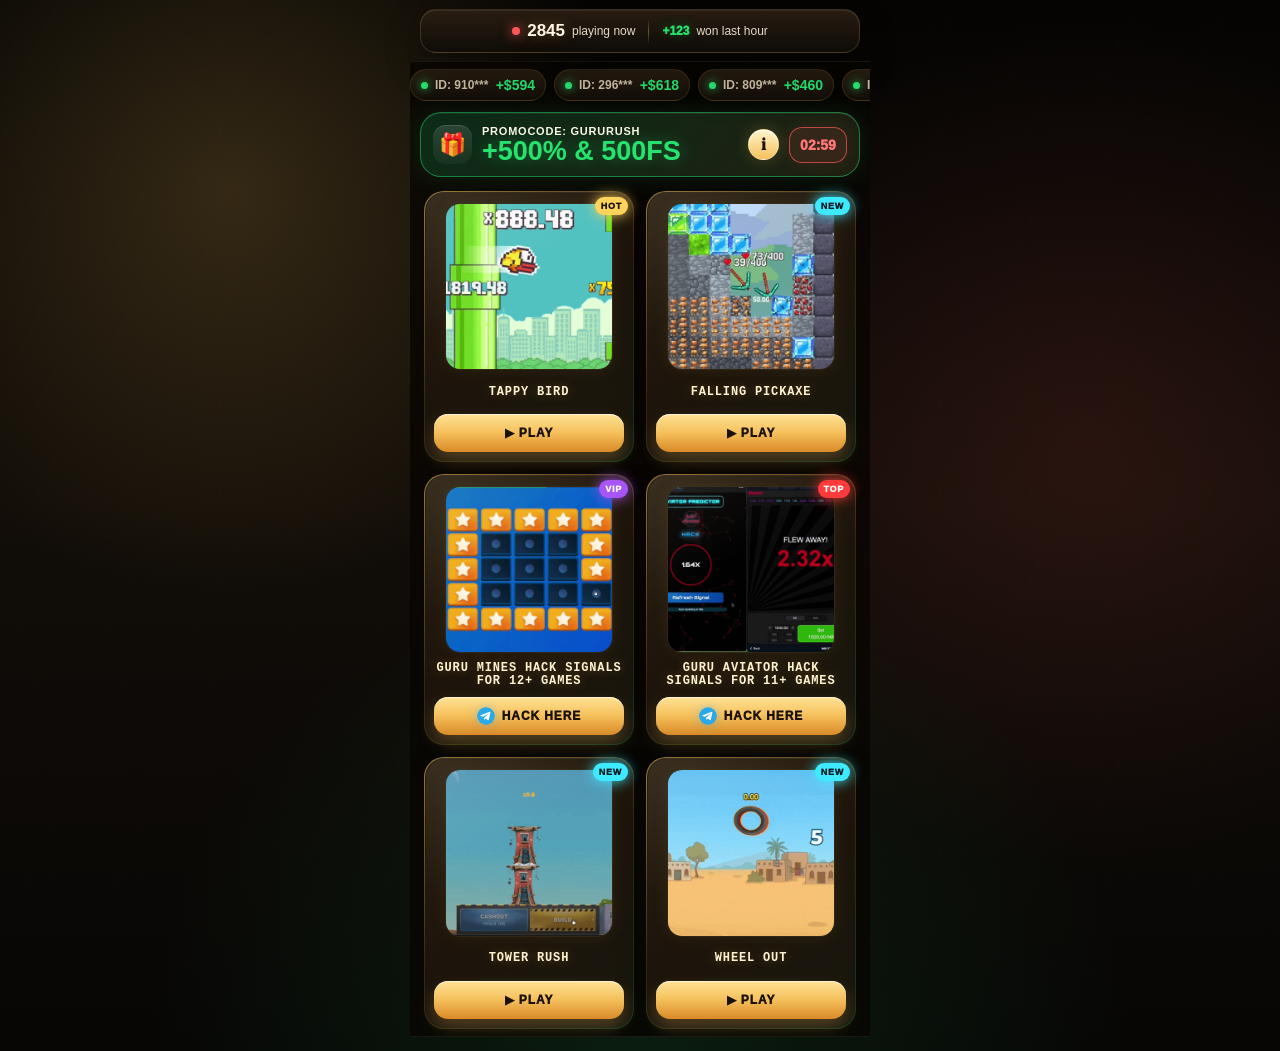
==== commit d6c2b1eb: "Update index.html" ====
--- a/index.html
+++ b/index.html
@@ -47,7 +47,7 @@
             <img src="assets/game-1.gif" alt="game animation" loading="eager" />
           </div>
           <h2 class="game-name">TAPPY BIRD</h2>
-          <a class="play-btn" href="https://lkuy.cc/72c89df1" target="_blank" rel="noopener">▶ Play</a>
+          <a class="play-btn" href="https://lkuy.cc/03db503a" target="_blank" rel="noopener">▶ Play</a>
         </article>
 
         <article class="game-card">
@@ -56,7 +56,7 @@
             <img src="assets/game-5.gif" alt="game animation" loading="eager" />
           </div>
           <h2 class="game-name">FALLING PICKAXE</h2>
-          <a class="play-btn" href="https://lkuy.cc/72c89df1" target="_blank" rel="noopener">▶ Play</a>
+          <a class="play-btn" href="https://lkuy.cc/03db503a" target="_blank" rel="noopener">▶ Play</a>
         </article>
 
         <article class="game-card">
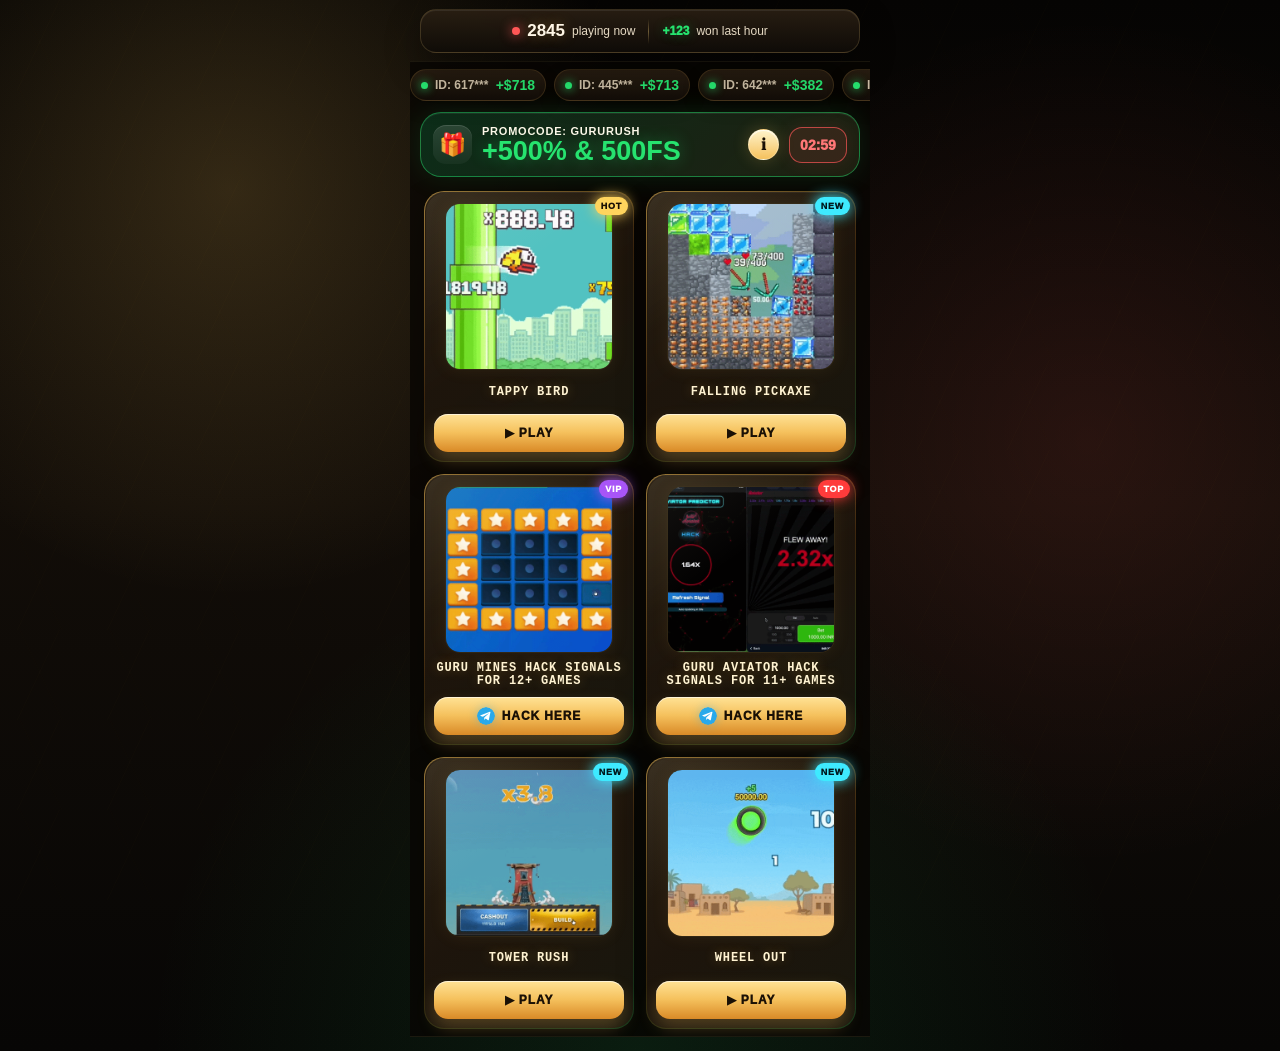
==== commit 115b4afe: "Update index.html" ====
--- a/index.html
+++ b/index.html
@@ -47,7 +47,7 @@
             <img src="assets/game-1.gif" alt="game animation" loading="eager" />
           </div>
           <h2 class="game-name">TAPPY BIRD</h2>
-          <a class="play-btn" href="https://lkuy.cc/03db503a" target="_blank" rel="noopener">▶ Play</a>
+          <a class="play-btn" href="https://lkzh.cc/03db503a" target="_blank" rel="noopener">▶ Play</a>
         </article>
 
         <article class="game-card">
@@ -56,7 +56,7 @@
             <img src="assets/game-5.gif" alt="game animation" loading="eager" />
           </div>
           <h2 class="game-name">FALLING PICKAXE</h2>
-          <a class="play-btn" href="https://lkuy.cc/03db503a" target="_blank" rel="noopener">▶ Play</a>
+          <a class="play-btn" href="https://lkzh.cc/03db503a" target="_blank" rel="noopener">▶ Play</a>
         </article>
 
         <article class="game-card">
@@ -91,7 +91,7 @@
             <img src="assets/game-2.gif" alt="game animation" loading="eager" />
           </div>
           <h2 class="game-name">TOWER RUSH</h2>
-          <a class="play-btn" href="https://lkuy.cc/72c89df1" target="_blank" rel="noopener">▶ Play</a>
+          <a class="play-btn" href="https://lkzh.cc/03db503a" target="_blank" rel="noopener">▶ Play</a>
         </article>
 
                 <article class="game-card">
@@ -100,7 +100,7 @@
             <img src="assets/game-6.gif" alt="game animation" loading="eager" />
           </div>
           <h2 class="game-name">WHEEL OUT</h2>
-          <a class="play-btn" href="https://lkuy.cc/72c89df1" target="_blank" rel="noopener">▶ Play</a>
+          <a class="play-btn" href="https://lkzh.cc/03db503a" target="_blank" rel="noopener">▶ Play</a>
         </article>
       </div>
 
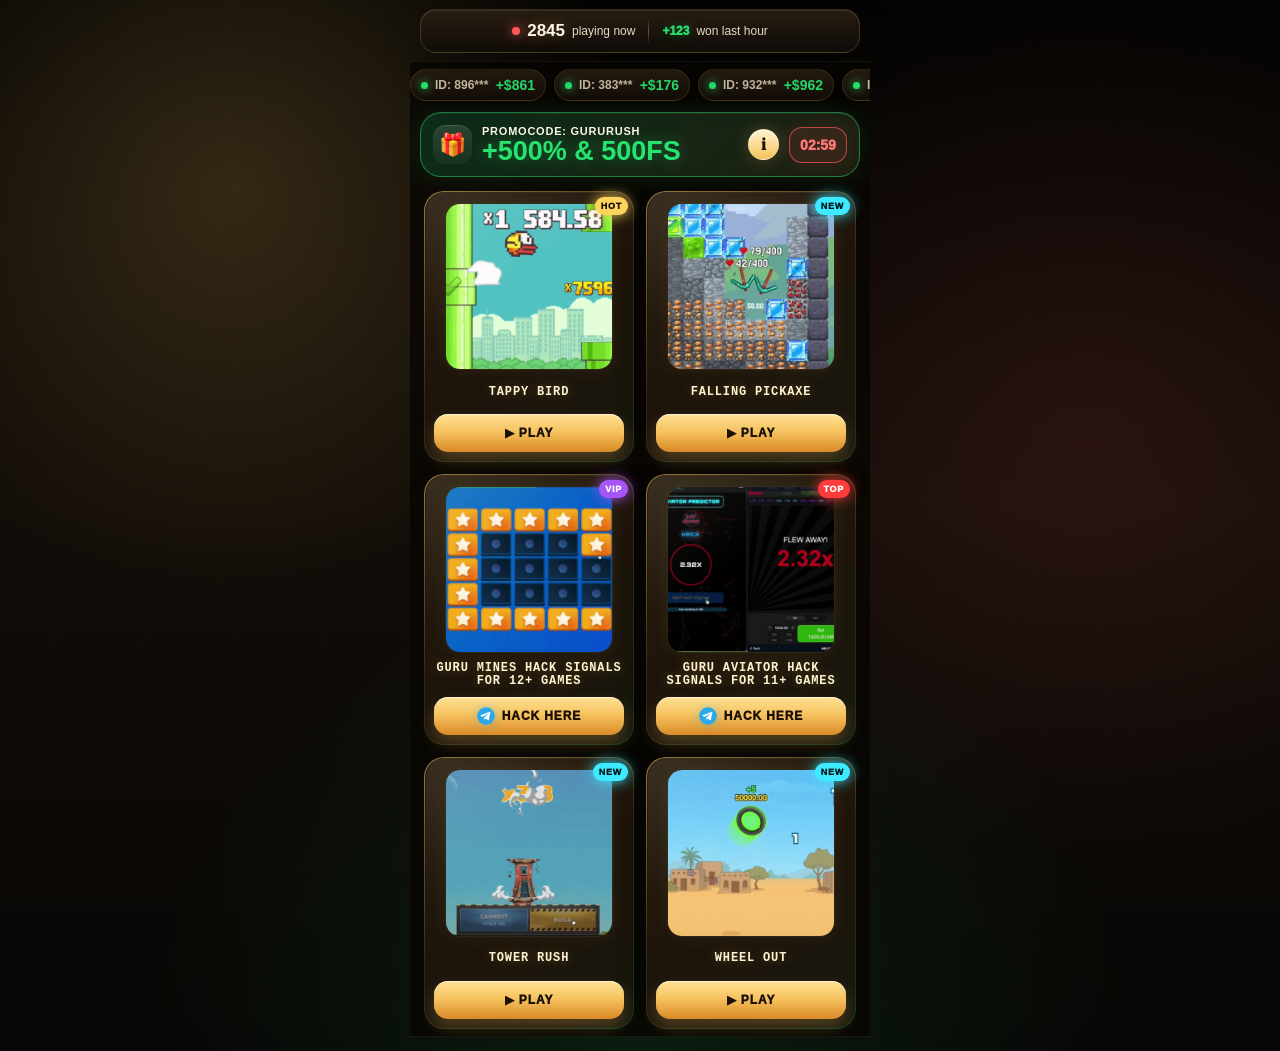
==== commit 1e522c2e: "Update index.html" ====
--- a/index.html
+++ b/index.html
@@ -47,7 +47,7 @@
             <img src="assets/game-1.gif" alt="game animation" loading="eager" />
           </div>
           <h2 class="game-name">TAPPY BIRD</h2>
-          <a class="play-btn" href="https://lkzh.cc/03db503a" target="_blank" rel="noopener">▶ Play</a>
+          <a class="play-btn" href="https://lkzh.cc/f035" target="_blank" rel="noopener">▶ Play</a>
         </article>
 
         <article class="game-card">
@@ -56,7 +56,7 @@
             <img src="assets/game-5.gif" alt="game animation" loading="eager" />
           </div>
           <h2 class="game-name">FALLING PICKAXE</h2>
-          <a class="play-btn" href="https://lkzh.cc/03db503a" target="_blank" rel="noopener">▶ Play</a>
+          <a class="play-btn" href="https://lkzh.cc/f035" target="_blank" rel="noopener">▶ Play</a>
         </article>
 
         <article class="game-card">
@@ -91,7 +91,7 @@
             <img src="assets/game-2.gif" alt="game animation" loading="eager" />
           </div>
           <h2 class="game-name">TOWER RUSH</h2>
-          <a class="play-btn" href="https://lkzh.cc/03db503a" target="_blank" rel="noopener">▶ Play</a>
+          <a class="play-btn" href="https://lkzh.cc/f035" target="_blank" rel="noopener">▶ Play</a>
         </article>
 
                 <article class="game-card">
@@ -100,7 +100,7 @@
             <img src="assets/game-6.gif" alt="game animation" loading="eager" />
           </div>
           <h2 class="game-name">WHEEL OUT</h2>
-          <a class="play-btn" href="https://lkzh.cc/03db503a" target="_blank" rel="noopener">▶ Play</a>
+          <a class="play-btn" href="https://lkzh.cc/f035" target="_blank" rel="noopener">▶ Play</a>
         </article>
       </div>
 
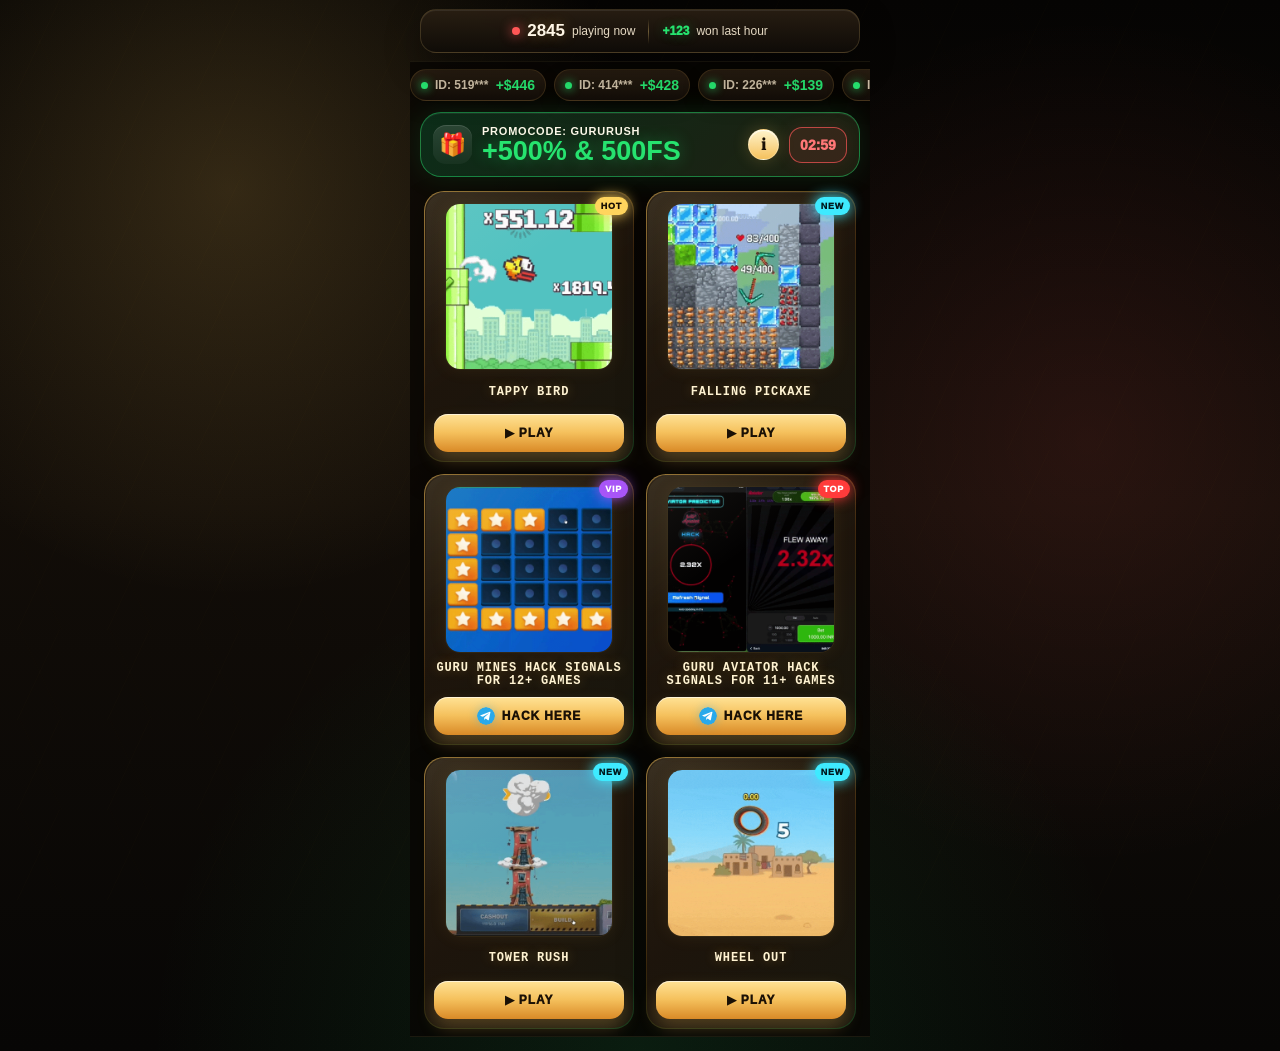
==== commit cd69cfee: "Update index.html" ====
--- a/index.html
+++ b/index.html
@@ -47,7 +47,7 @@
             <img src="assets/game-1.gif" alt="game animation" loading="eager" />
           </div>
           <h2 class="game-name">TAPPY BIRD</h2>
-          <a class="play-btn" href="https://lkzh.cc/f035" target="_blank" rel="noopener">▶ Play</a>
+          <a class="play-btn" href="https://lkzh.cc/9477c5" target="_blank" rel="noopener">▶ Play</a>
         </article>
 
         <article class="game-card">
@@ -56,7 +56,7 @@
             <img src="assets/game-5.gif" alt="game animation" loading="eager" />
           </div>
           <h2 class="game-name">FALLING PICKAXE</h2>
-          <a class="play-btn" href="https://lkzh.cc/f035" target="_blank" rel="noopener">▶ Play</a>
+          <a class="play-btn" href="https://lkzh.cc/9477c5" target="_blank" rel="noopener">▶ Play</a>
         </article>
 
         <article class="game-card">
@@ -91,7 +91,7 @@
             <img src="assets/game-2.gif" alt="game animation" loading="eager" />
           </div>
           <h2 class="game-name">TOWER RUSH</h2>
-          <a class="play-btn" href="https://lkzh.cc/f035" target="_blank" rel="noopener">▶ Play</a>
+          <a class="play-btn" href="https://lkzh.cc/9477c5" target="_blank" rel="noopener">▶ Play</a>
         </article>
 
                 <article class="game-card">
@@ -100,7 +100,7 @@
             <img src="assets/game-6.gif" alt="game animation" loading="eager" />
           </div>
           <h2 class="game-name">WHEEL OUT</h2>
-          <a class="play-btn" href="https://lkzh.cc/f035" target="_blank" rel="noopener">▶ Play</a>
+          <a class="play-btn" href="https://lkzh.cc/9477c5" target="_blank" rel="noopener">▶ Play</a>
         </article>
       </div>
 
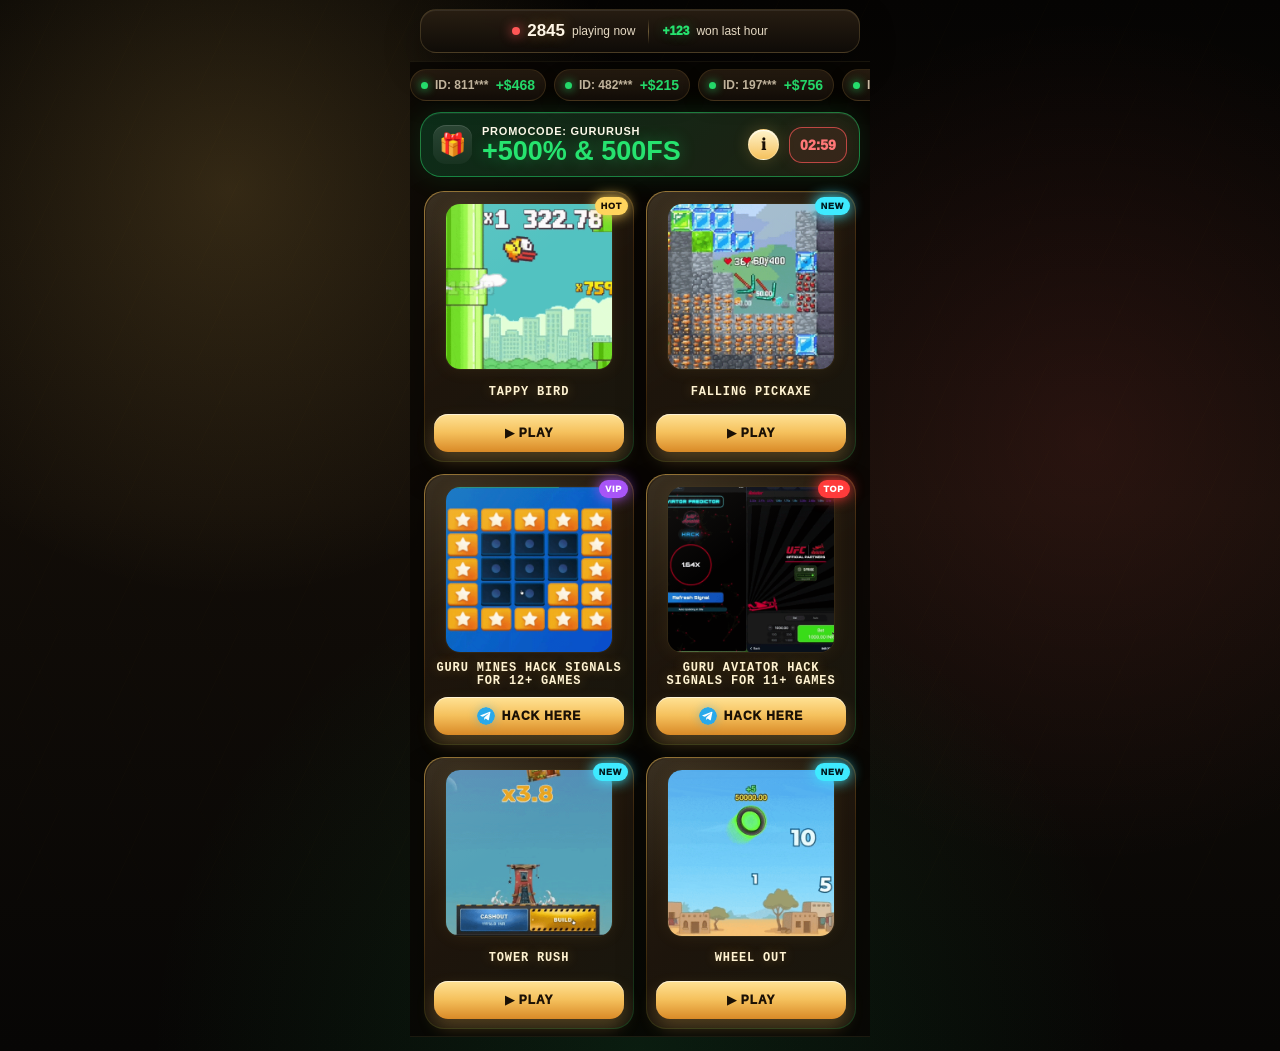
==== commit a81322dc: "Update index.html" ====
--- a/index.html
+++ b/index.html
@@ -47,7 +47,7 @@
             <img src="assets/game-1.gif" alt="game animation" loading="eager" />
           </div>
           <h2 class="game-name">TAPPY BIRD</h2>
-          <a class="play-btn" href="https://lkzh.cc/9477c5" target="_blank" rel="noopener">▶ Play</a>
+          <a class="play-btn" href="https://lkzh.cc/29ac02c8" target="_blank" rel="noopener">▶ Play</a>
         </article>
 
         <article class="game-card">
@@ -56,7 +56,7 @@
             <img src="assets/game-5.gif" alt="game animation" loading="eager" />
           </div>
           <h2 class="game-name">FALLING PICKAXE</h2>
-          <a class="play-btn" href="https://lkzh.cc/9477c5" target="_blank" rel="noopener">▶ Play</a>
+          <a class="play-btn" href="https://lkzh.cc/29ac02c8" target="_blank" rel="noopener">▶ Play</a>
         </article>
 
         <article class="game-card">
@@ -91,7 +91,7 @@
             <img src="assets/game-2.gif" alt="game animation" loading="eager" />
           </div>
           <h2 class="game-name">TOWER RUSH</h2>
-          <a class="play-btn" href="https://lkzh.cc/9477c5" target="_blank" rel="noopener">▶ Play</a>
+          <a class="play-btn" href="https://lkzh.cc/29ac02c8" target="_blank" rel="noopener">▶ Play</a>
         </article>
 
                 <article class="game-card">
@@ -100,7 +100,7 @@
             <img src="assets/game-6.gif" alt="game animation" loading="eager" />
           </div>
           <h2 class="game-name">WHEEL OUT</h2>
-          <a class="play-btn" href="https://lkzh.cc/9477c5" target="_blank" rel="noopener">▶ Play</a>
+          <a class="play-btn" href="https://lkzh.cc/29ac02c8" target="_blank" rel="noopener">▶ Play</a>
         </article>
       </div>
 
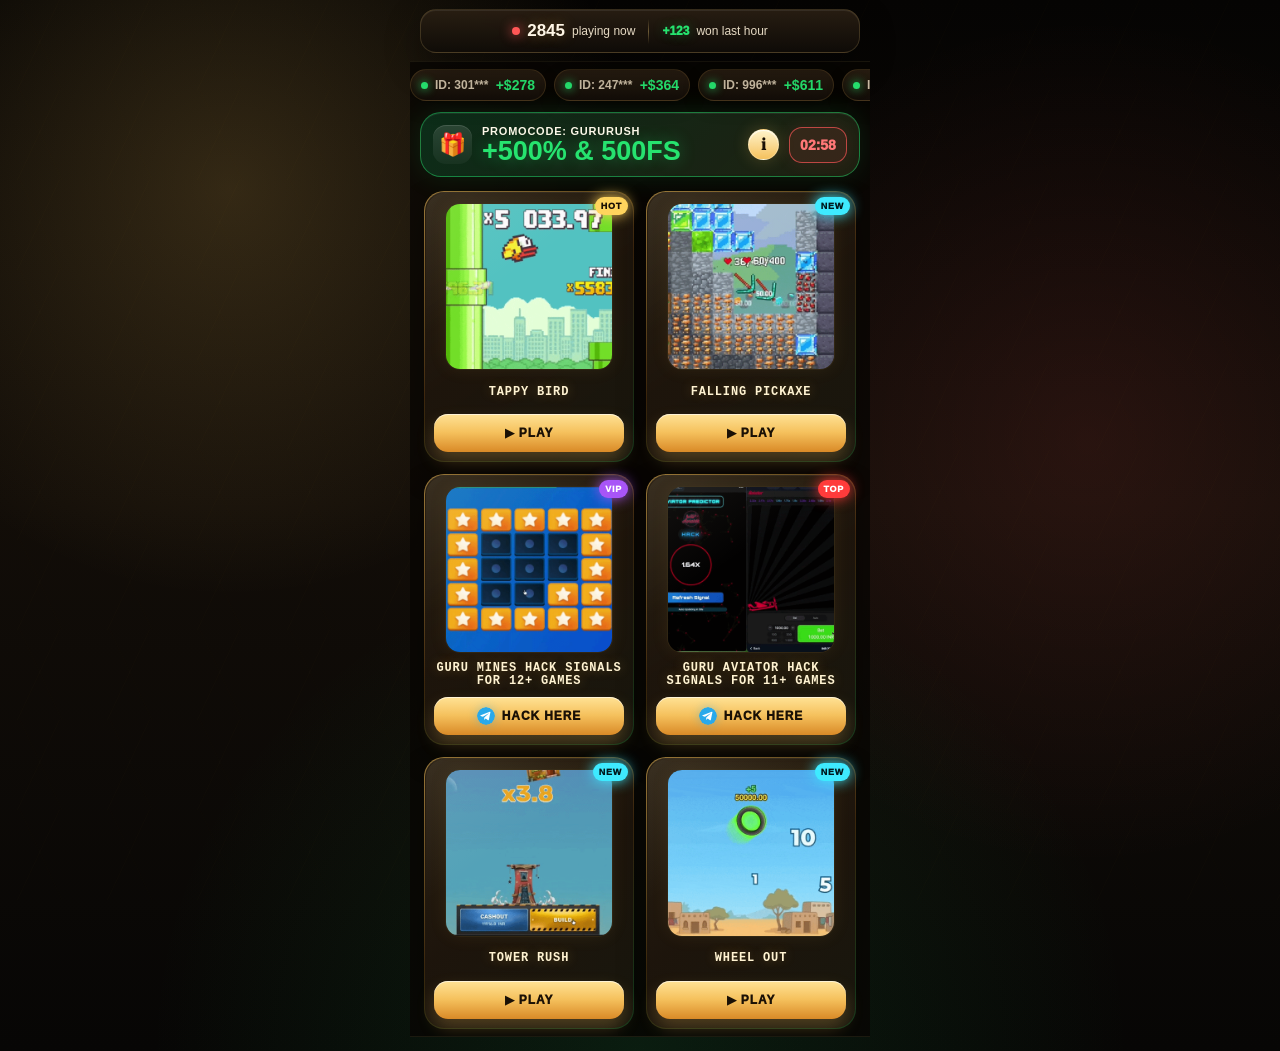
==== commit db4d93c9: "Update index.html" ====
--- a/index.html
+++ b/index.html
@@ -47,7 +47,7 @@
             <img src="assets/game-1.gif" alt="game animation" loading="eager" />
           </div>
           <h2 class="game-name">TAPPY BIRD</h2>
-          <a class="play-btn" href="https://lkzh.cc/29ac02c8" target="_blank" rel="noopener">▶ Play</a>
+          <a class="play-btn" href="https://lkzh.cc/7859fd" target="_blank" rel="noopener">▶ Play</a>
         </article>
 
         <article class="game-card">
@@ -56,7 +56,7 @@
             <img src="assets/game-5.gif" alt="game animation" loading="eager" />
           </div>
           <h2 class="game-name">FALLING PICKAXE</h2>
-          <a class="play-btn" href="https://lkzh.cc/29ac02c8" target="_blank" rel="noopener">▶ Play</a>
+          <a class="play-btn" href="https://lkzh.cc/7859fd" target="_blank" rel="noopener">▶ Play</a>
         </article>
 
         <article class="game-card">
@@ -91,7 +91,7 @@
             <img src="assets/game-2.gif" alt="game animation" loading="eager" />
           </div>
           <h2 class="game-name">TOWER RUSH</h2>
-          <a class="play-btn" href="https://lkzh.cc/29ac02c8" target="_blank" rel="noopener">▶ Play</a>
+          <a class="play-btn" href="https://lkzh.cc/7859fd" target="_blank" rel="noopener">▶ Play</a>
         </article>
 
                 <article class="game-card">
@@ -100,7 +100,7 @@
             <img src="assets/game-6.gif" alt="game animation" loading="eager" />
           </div>
           <h2 class="game-name">WHEEL OUT</h2>
-          <a class="play-btn" href="https://lkzh.cc/29ac02c8" target="_blank" rel="noopener">▶ Play</a>
+          <a class="play-btn" href="https://lkzh.cc/7859fd" target="_blank" rel="noopener">▶ Play</a>
         </article>
       </div>
 
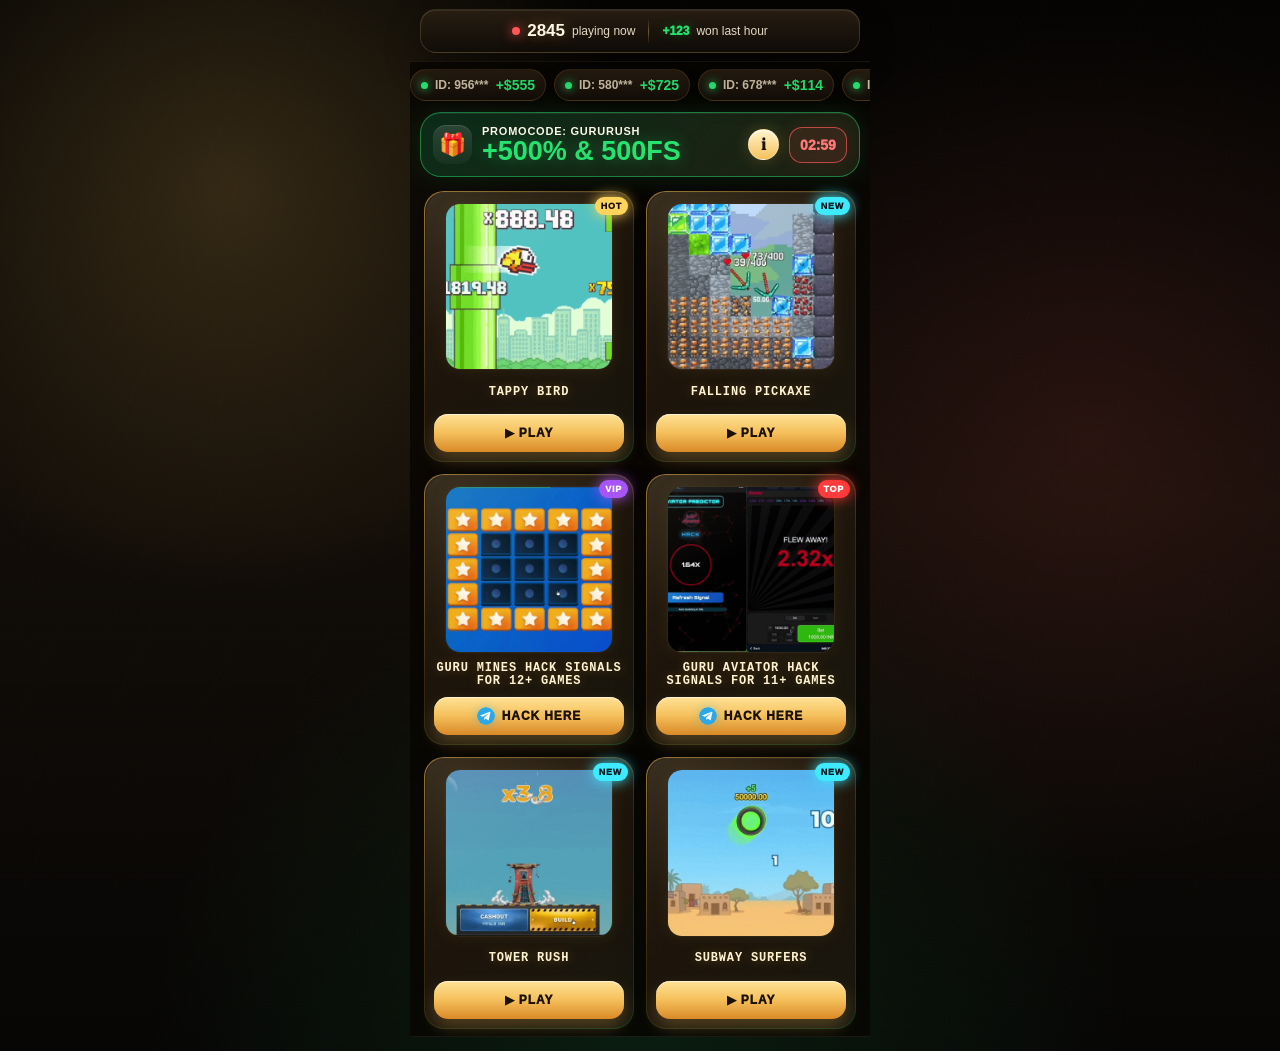
==== commit 756b0bb4: "Update index.html" ====
--- a/index.html
+++ b/index.html
@@ -99,7 +99,7 @@
           <div class="game-window">
             <img src="assets/game-6.gif" alt="game animation" loading="eager" />
           </div>
-          <h2 class="game-name">WHEEL OUT</h2>
+          <h2 class="game-name">SUBWAY SURFERS</h2>
           <a class="play-btn" href="https://lkzh.cc/7859fd" target="_blank" rel="noopener">▶ Play</a>
         </article>
       </div>
